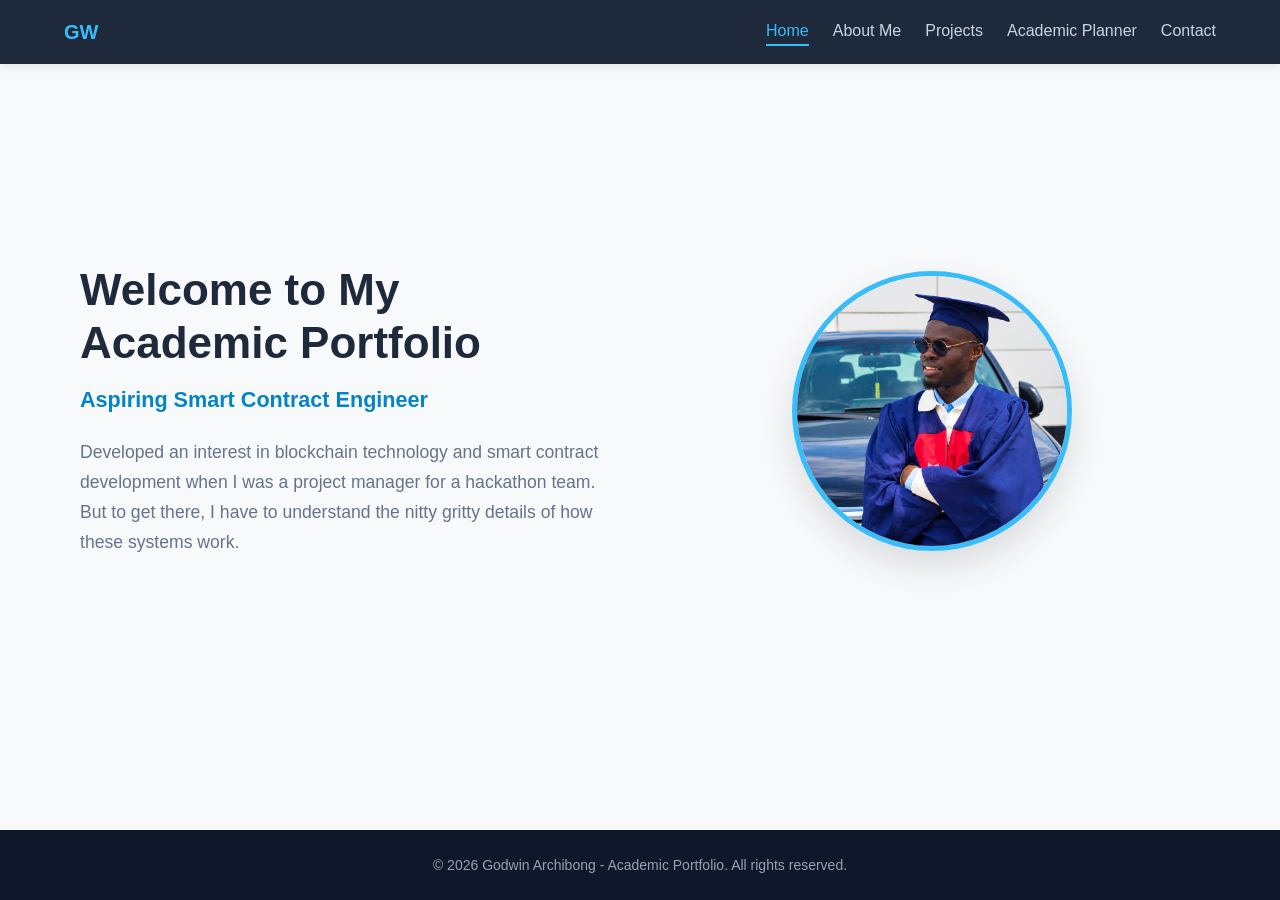
==== index.html @ b68135e0 "feat: complete academic planner logic, form validation, and mobile menu fixes" ====
<!DOCTYPE html>
<html lang="en">
<head>
    <meta charset="UTF-8">
    <meta name="viewport" content="width=device-width, initial-scale=1.0">
    <title>Student Academic Portfolio & Planner</title>
    <link rel="stylesheet" href="css/styles.css">
    <link rel="stylesheet" href="css/components.css">
    <script src="js/app.js" defer></script>
    <script src="js/planner.js" defer></script>
    <script src="js/validation.js" defer></script>
</head>
<body>

    <!-- 1. NAVIGATION HEADER -->
    <header class="main-header">
        <div class="nav-container">
            <a href="#" class="brand-logo" data-page="home">GW</a>
            
            <!-- Mobile Menu Toggle Button -->
            <button class="mobile-nav-toggle" id="menu-toggle" aria-label="Toggle navigation">
                <span class="bar"></span>
                <span class="bar"></span>
                <span class="bar"></span>
            </button>

            <!-- Navigation Links -->
            <nav class="nav-menu" id="nav-menu">
                <a href="#home" class="nav-link active" data-page="home">Home</a>
                <a href="#about" class="nav-link" data-page="about">About Me</a>
                <a href="#projects" class="nav-link" data-page="projects">Projects</a>
                <a href="#planner" class="nav-link" data-page="planner">Academic Planner</a>
                <a href="#contact" class="nav-link" data-page="contact">Contact</a>
            </nav>
        </div>
    </header>

    <!-- 2. DYNAMIC MAIN CONTENT AREA -->
    <main class="main-content">
        
        <!-- SECTION 1: HOME -->
        <section id="home" class="page-section">
            <div class="hero-container">
                <div class="hero-text">
                    <h1>Welcome to My Academic Portfolio</h1>
                    <p class="subtitle">Aspiring Smart Contract Engineer</p>
                    <p>Developed an interest in blockchain technology and smart contract development when I was a project manager for a hackathon team. But to get there, I have to understand the nitty gritty details of how these systems work.</p>
                </div>
                <div class="hero-image">
                    <img src="assets/images/profile_photo.jpeg" alt="Student Profile Photo" class="profile-img">
                </div>
            </div>
        </section>

        <!-- SECTION 2: ABOUT ME -->
        <section id="about" class="page-section hidden">
            <h2>About Me</h2>
            <div class="about-grid">
                <div class="about-card">
                    <h3>Education</h3>
                    <p>B.Sc. Computer Science — Miva Open University</p>
                </div>
                <div class="about-card">
                    <h3>Technical Skills</h3>
                    <p>HTML5, CSS3, JavaScript (ES6+), Git & GitHub</p>
                </div>
                <div class="about-card">
                    <h3>Aspirations</h3>
                    <p>To design scalable software applications and build intuitive web experiences.</p>
                </div>
            </div>
        </section>

        <!-- SECTION 3: PROJECTS SHOWCASE -->
        <section id="projects" class="page-section hidden">
            <h2>Projects Showcase</h2>
            <div id="projects-container" class="projects-grid">
                <!-- Projects will be dynamically populated or static cards -->
            </div>
        </section>

        <!-- SECTION 4: ACADEMIC PLANNER -->
        <section id="planner" class="page-section hidden">
            <h2>Academic Planner</h2>
            <div class="planner-wrapper">
                <div class="task-form">
                    <input type="text" id="task-input" placeholder="Enter new academic task..." aria-label="New Task Input">
                    <button id="add-task-btn" type="button">Add Task</button>
                </div>
                <ul id="task-list" class="task-list-container">
                    <!-- Dynamic task items render here -->
                </ul>
            </div>
        </section>

        <!-- SECTION 5: CONTACT FORM -->
        <section id="contact" class="page-section hidden">
            <h2>Contact Me</h2>
            <form id="contact-form" class="contact-form-wrapper" novalidate>
                <div class="form-group">
                    <label for="fullname">Full Name</label>
                    <input type="text" id="fullname" name="fullname" placeholder="Enter your full name">
                    <span class="error-message" id="fullname-error"></span>
                </div>
                <div class="form-group">
                    <label for="email">Email Address</label>
                    <input type="email" id="email" name="email" placeholder="example@domain.com">
                    <span class="error-message" id="email-error"></span>
                </div>
                <div class="form-group">
                    <label for="phone">Phone Number</label>
                    <input type="tel" id="phone" name="phone" placeholder="Digits only">
                    <span class="error-message" id="phone-error"></span>
                </div>
                <div class="form-group">
                    <label for="message">Message</label>
                    <textarea id="message" name="message" rows="4" placeholder="Your message..."></textarea>
                    <span class="error-message" id="message-error"></span>
                </div>
                <button type="submit" class="submit-btn">Send Message</button>
            </form>
        </section>

    </main>

    <!-- 3. FOOTER -->
    <footer class="main-footer">
        <p>&copy; 2026 Godwin Archibong - Academic Portfolio. All rights reserved.</p>
    </footer>

</body>
</html>
---- css/styles.css ----
/* RESET & GLOBAL BASE STYLES */
* {
    margin: 0;
    padding: 0;
    box-sizing: border-box;
}

body {
    font-family: 'Segoe UI', Tahoma, Geneva, Verdana, sans-serif;
    line-height: 1.6;
    color: #333;
    display: flex;
    flex-direction: column;
    min-height: 100vh;
    background-color: #f8f9fa;
}

/* HEADER & STICKY NAVIGATION */
.main-header {
    position: sticky;
    top: 0;
    z-index: 1000;
    background-color: #1e293b;
    color: #ffffff;
    box-shadow: 0 2px 10px rgba(0,0,0,0.1);
}

.nav-container {
    max-width: 1200px;
    margin: 0 auto;
    padding: 1rem 1.5rem;
    display: flex;
    justify-content: space-between;
    align-items: center;
    position: relative;
}

.brand-logo {
    font-size: 1.25rem;
    font-weight: bold;
    color: #38bdf8;
    text-decoration: none;
}

.nav-menu {
    display: flex;
    gap: 1.5rem;
}

.nav-link {
    color: #cbd5e1;
    text-decoration: none;
    font-weight: 500;
    transition: color 0.3s ease;
}

.nav-link:hover,
.nav-link.active {
    color: #38bdf8;
    border-bottom: 2px solid #38bdf8;
}

/* MOBILE TOGGLE BUTTON */
.mobile-nav-toggle {
    display: none;
    flex-direction: column;
    justify-content: space-between;
    width: 28px;
    height: 20px;
    background: transparent;
    border: none;
    cursor: pointer;
}

.mobile-nav-toggle .bar {
    height: 3px;
    width: 100%;
    background-color: #ffffff;
    border-radius: 2px;
    pointer-events: none;
}

/* MAIN CONTENT & SECTION VISIBILITY */
.main-content {
    flex: 1;
    max-width: 1200px;
    width: 100%;
    margin: 2rem auto;
    padding: 0 1.5rem;
}

.page-section {
    display: block;
    animation: fadeIn 0.3s ease-in-out;
}

.page-section.hidden {
    display: none;
}

@keyframes fadeIn {
    from { opacity: 0; transform: translateY(5px); }
    to { opacity: 1; transform: translateY(0); }
}

/* FOOTER */
.main-footer {
    background-color: #0f172a;
    color: #94a3b8;
    text-align: center;
    padding: 1.5rem;
    margin-top: auto;
    font-size: 0.875rem;
}

/* RESPONSIVE MEDIA QUERIES */
@media (max-width: 768px) {
    .mobile-nav-toggle {
        display: flex;
    }

    .nav-menu {
        display: none;
        flex-direction: column;
        position: absolute;
        top: 100%;
        left: 0;
        width: 100%;
        background-color: #1e293b;
        padding: 1.25rem 1.25rem;
        gap: 1rem;
        box-shadow: 0 10px 15px rgba(0,0,0,0.2);
        z-index: 1001;
    }

    .nav-menu.active {
        display: flex !important;
    }
}
---- css/components.css ----
/* ==========================================
   HOMEPAGE HERO SECTION STYLING
   ========================================== */

.hero-container {
    display: flex;
    align-items: center;
    justify-content: space-between;
    gap: 3rem;
    padding: 4rem 1rem;
    min-height: 70vh;
}

.hero-text {
    flex: 1;
}

.hero-text h1 {
    font-size: 2.75rem;
    font-weight: 700;
    color: #1e293b;
    margin-bottom: 0.75rem;
    line-height: 1.2;
}

.hero-text .subtitle {
    font-size: 1.35rem;
    font-weight: 600;
    color: #0284c7;
    margin-bottom: 1.25rem;
}

.hero-text p {
    font-size: 1.1rem;
    color: #64748b;
    line-height: 1.7;
}

.hero-image {
    flex: 1;
    display: flex;
    justify-content: center;
    align-items: center;
}

.profile-img {
    width: 280px;
    height: 280px;
    object-fit: cover;
    border-radius: 50%;
    border: 5px solid #38bdf8;
    box-shadow: 0 15px 35px rgba(0, 0, 0, 0.12);
    transition: transform 0.3s ease;
}

.profile-img:hover {
    transform: scale(1.02);
}

/* Responsive Styles for Mobile Viewports */
@media (max-width: 768px) {
    .hero-container {
        flex-direction: column-reverse;
        text-align: center;
        padding: 2rem 0;
        gap: 2rem;
    }

    .hero-text h1 {
        font-size: 2.1rem;
    }

    .hero-text .subtitle {
        font-size: 1.15rem;
    }

    .profile-img {
        width: 200px;
        height: 200px;
        border-width: 4px;
    }
}


/* ==========================================
   ACADEMIC PLANNER STYLING
   ========================================== */

.planner-wrapper {
    max-width: 700px;
    margin: 0 auto;
    background: #ffffff;
    padding: 2rem;
    border-radius: 8px;
    box-shadow: 0 4px 12px rgba(0, 0, 0, 0.05);
}

.task-form {
    display: flex;
    gap: 0.75rem;
    margin-bottom: 1.5rem;
}

.task-form input {
    flex: 1;
    padding: 0.75rem 1rem;
    border: 1px solid #cbd5e1;
    border-radius: 6px;
    font-size: 1rem;
    outline: none;
    transition: border-color 0.2s;
}

.task-form input:focus {
    border-color: #38bdf8;
}

.task-form button {
    padding: 0.75rem 1.25rem;
    background-color: #0284c7;
    color: white;
    border: none;
    border-radius: 6px;
    font-weight: 600;
    cursor: pointer;
    transition: background-color 0.2s;
}

.task-form button:hover {
    background-color: #0369a1;
}

.task-list-container {
    list-style: none;
    display: flex;
    flex-direction: column;
    gap: 0.75rem;
}

.task-item {
    display: flex;
    justify-content: space-between;
    align-items: center;
    padding: 0.85rem 1rem;
    background-color: #f8f9fa;
    border: 1px solid #e2e8f0;
    border-radius: 6px;
    transition: all 0.2s ease;
}

.task-item.completed .task-text {
    text-decoration: line-through;
    color: #94a3b8;
}

.task-actions {
    display: flex;
    gap: 0.5rem;
}

.toggle-btn {
    background-color: #e2e8f0;
    color: #1e293b;
    border: none;
    padding: 0.4rem 0.75rem;
    border-radius: 4px;
    cursor: pointer;
    font-size: 0.875rem;
    font-weight: 500;
}

.toggle-btn:hover {
    background-color: #cbd5e1;
}

.delete-btn {
    background-color: #fee2e2;
    color: #ef4444;
    border: none;
    padding: 0.4rem 0.75rem;
    border-radius: 4px;
    cursor: pointer;
    font-size: 0.875rem;
    font-weight: 500;
}

.delete-btn:hover {
    background-color: #fecaca;
}

.empty-task {
    text-align: center;
    color: #64748b;
    padding: 1.5rem;
    font-style: italic;
}


/* ==========================================
   CONTACT FORM STYLING
   ========================================== */

.contact-form-wrapper {
    max-width: 650px;
    margin: 0 auto;
    background: #ffffff;
    padding: 2.5rem;
    border-radius: 8px;
    box-shadow: 0 4px 12px rgba(0, 0, 0, 0.05);
}

.form-group {
    margin-bottom: 1.25rem;
    display: flex;
    flex-direction: column;
    gap: 0.35rem;
}

.form-group label {
    font-weight: 600;
    color: #1e293b;
    font-size: 0.95rem;
}

.form-group input,
.form-group textarea {
    padding: 0.75rem 1rem;
    border: 1px solid #cbd5e1;
    border-radius: 6px;
    font-size: 1rem;
    outline: none;
    transition: border-color 0.2s;
    width: 100%;
}

.form-group input:focus,
.form-group textarea:focus {
    border-color: #38bdf8;
}

/* Error State Styles */
.form-group input.input-error,
.form-group textarea.input-error {
    border-color: #ef4444;
}

.error-message {
    color: #ef4444;
    font-size: 0.85rem;
    min-height: 1.2rem;
}

.submit-btn {
    background-color: #0284c7;
    color: white;
    border: none;
    padding: 0.75rem 1.5rem;
    border-radius: 6px;
    font-weight: 600;
    cursor: pointer;
    transition: background-color 0.2s;
    width: 100%;
    margin-top: 0.5rem;
}

.submit-btn:hover {
    background-color: #0369a1;
}
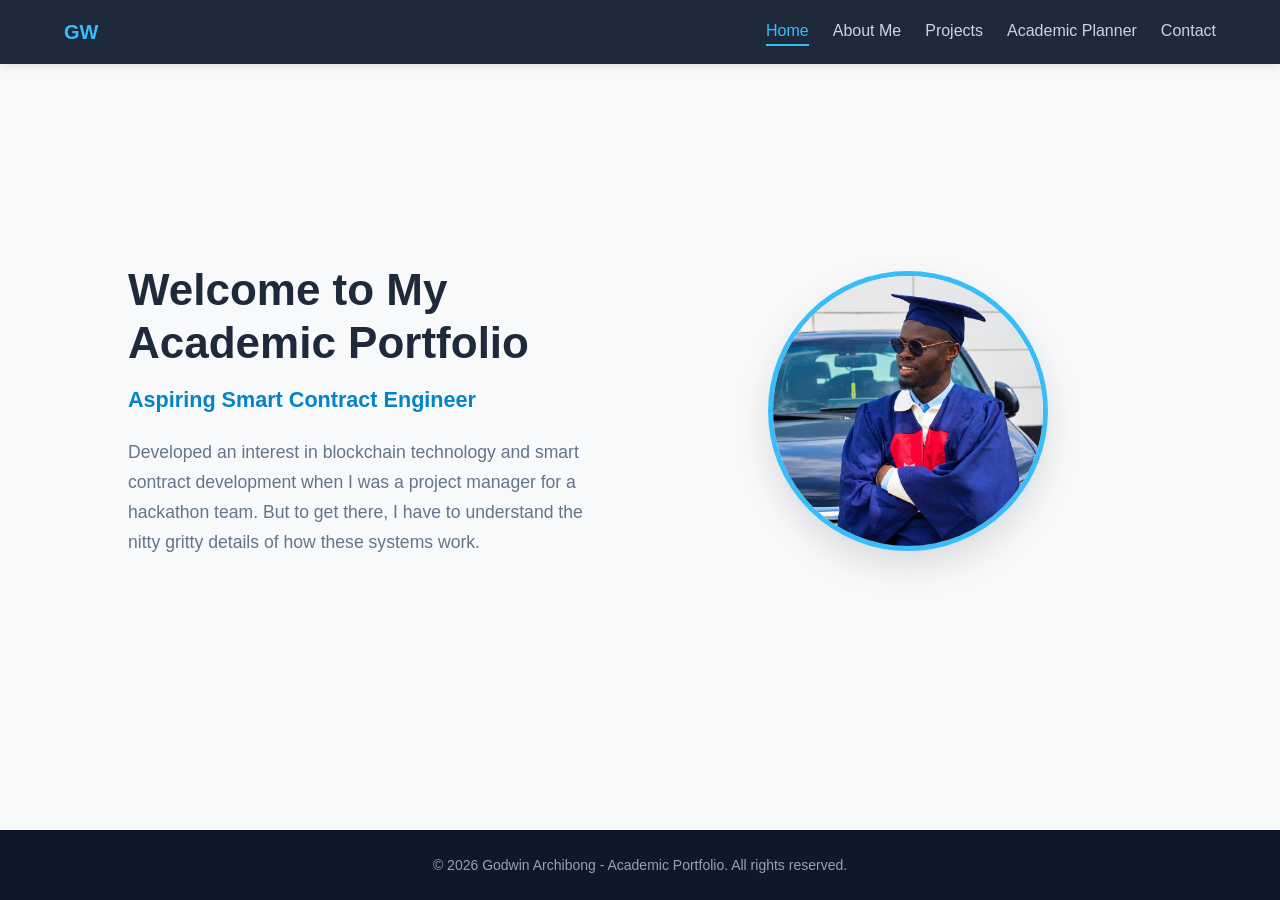
==== commit 98149fd8: "Fix academic planner functionality, modals, and task rendering" ====
--- a/index.html
+++ b/index.html
@@ -4,11 +4,13 @@
     <meta charset="UTF-8">
     <meta name="viewport" content="width=device-width, initial-scale=1.0">
     <title>Student Academic Portfolio & Planner</title>
+    <link rel="stylesheet" href="https://fonts.googleapis.com/css2?family=Material+Symbols+Outlined:opsz,wght,FILL,GRAD@24,400,0,0" />
     <link rel="stylesheet" href="css/styles.css">
     <link rel="stylesheet" href="css/components.css">
-    <script src="js/app.js" defer></script>
-    <script src="js/planner.js" defer></script>
-    <script src="js/validation.js" defer></script>
+    <script src="js/app.js?v=2" defer></script>
+    <script src="js/planner.js?v=2" defer></script>
+    <script src="js/validation.js?v=2" defer></script>
+    <script src="js/projects.js?v=2" defer></script>
 </head>
 <body>
 
@@ -35,7 +37,7 @@
         </div>
     </header>
 
-    <!-- 2. DYNAMIC MAIN CONTENT AREA -->
+    <!-- 2. MAIN CONTENT -->
     <main class="main-content">
         
         <!-- SECTION 1: HOME -->
@@ -53,20 +55,58 @@
         </section>
 
         <!-- SECTION 2: ABOUT ME -->
-        <section id="about" class="page-section hidden">
-            <h2>About Me</h2>
-            <div class="about-grid">
-                <div class="about-card">
-                    <h3>Education</h3>
-                    <p>B.Sc. Computer Science — Miva Open University</p>
-                </div>
-                <div class="about-card">
-                    <h3>Technical Skills</h3>
-                    <p>HTML5, CSS3, JavaScript (ES6+), Git & GitHub</p>
-                </div>
-                <div class="about-card">
-                    <h3>Aspirations</h3>
-                    <p>To design scalable software applications and build intuitive web experiences.</p>
+        <section id="about" class="page-section">
+            <div class="about-container">
+                <h2>About Me</h2>
+                <p class="about-subtitle">Click any card to explore more details about my journey, stack, and goals.</p>
+                
+                <div class="about-grid">
+                    <!-- Education Card -->
+                    <div class="about-card" onclick="toggleCard(this)">
+                        <div class="about-icon"><span class="material-symbols-outlined">school</span></div>
+                        <h3>Education</h3>
+                        <p><strong>B.Sc. Computer Science</strong></p>
+                        <p class="about-institution">Miva Open University</p>
+                        <div class="card-details">
+                            <p class="details-text">Focusing on core software engineering principles, data structures, algorithms, and modern web architectures.</p>
+                        </div>
+                        <span class="click-hint">Click to expand <span class="material-symbols-outlined hint-arrow">expand_more</span></span>
+                    </div>
+
+                    <!-- Technical Skills Card -->
+                    <div class="about-card" onclick="toggleCard(this)">
+                        <div class="about-icon"><span class="material-symbols-outlined">code</span></div>
+                        <h3>Technical Skills</h3>
+                        <div class="skills-badge-container">
+                            <span class="skill-badge">
+                                <img src="https://img.icons8.com/color/48/html-5--v1.png" alt="HTML5" class="skill-icon"> HTML5
+                            </span>
+                            <span class="skill-badge">
+                                <img src="https://img.icons8.com/color/48/css3.png" alt="CSS3" class="skill-icon"> CSS3
+                            </span>
+                            <span class="skill-badge">
+                                <img src="https://img.icons8.com/color/48/javascript--v1.png" alt="JavaScript" class="skill-icon"> JavaScript
+                            </span>
+                            <span class="skill-badge">
+                                <img src="https://img.icons8.com/color/48/github.png" alt="GitHub" class="skill-icon"> Git & GitHub
+                            </span>
+                        </div>
+                        <div class="card-details">
+                            <p class="details-text">Experienced in building responsive layouts, DOM manipulation, modular code structuring, and version control workflows.</p>
+                        </div>
+                        <span class="click-hint">Click to expand <span class="material-symbols-outlined hint-arrow">expand_more</span></span>
+                    </div>
+
+                    <!-- Goals Card -->
+                    <div class="about-card" onclick="toggleCard(this)">
+                        <div class="about-icon"><span class="material-symbols-outlined">rocket_launch</span></div>
+                        <h3>Goals</h3>
+                        <p>To design scalable software applications and build intuitive web experiences.</p>
+                        <div class="card-details">
+                            <p class="details-text">Passionate about clean code, high-performance interfaces, and solving real-world challenges through technology.</p>
+                        </div>
+                        <span class="click-hint">Click to expand <span class="material-symbols-outlined hint-arrow">expand_more</span></span>
+                    </div>
                 </div>
             </div>
         </section>
@@ -75,7 +115,7 @@
         <section id="projects" class="page-section hidden">
             <h2>Projects Showcase</h2>
             <div id="projects-container" class="projects-grid">
-                <!-- Projects will be dynamically populated or static cards -->
+                <!-- Projects will be dynamically populated -->
             </div>
         </section>
 
@@ -125,7 +165,10 @@
 
     <!-- 3. FOOTER -->
     <footer class="main-footer">
-        <p>&copy; 2026 Godwin Archibong - Academic Portfolio. All rights reserved.</p>
+        <p>&copy; <span id="current-year"></span> Godwin Archibong - Academic Portfolio. All rights reserved.</p>
+        <script>
+            document.getElementById('current-year').textContent = new Date().getFullYear();
+        </script>
     </footer>
 
 </body>
--- a/css/styles.css
+++ b/css/styles.css
@@ -109,7 +109,6 @@
     color: #94a3b8;
     text-align: center;
     padding: 1.5rem;
-    margin-top: auto;
     font-size: 0.875rem;
 }
 
@@ -130,7 +129,6 @@
         padding: 1.25rem 1.25rem;
         gap: 1rem;
         box-shadow: 0 10px 15px rgba(0,0,0,0.2);
-        z-index: 1001;
     }
 
     .nav-menu.active {
--- a/css/components.css
+++ b/css/components.css
@@ -7,7 +7,7 @@
     align-items: center;
     justify-content: space-between;
     gap: 3rem;
-    padding: 4rem 1rem;
+    padding: 4rem;
     min-height: 70vh;
 }
 
@@ -80,6 +80,165 @@
         border-width: 4px;
     }
 }
+
+
+/* ==========================================
+   ABOUT ME STYLING & SKILL BADGES
+   ========================================== */
+
+#about {
+    padding: 40px 20px;
+    max-width: 1200px;
+    margin: 0 auto;
+}
+
+.about-container h2 {
+    font-size: 2rem;
+    color: #0f172a;
+    margin-bottom: 8px;
+}
+
+.about-subtitle {
+    color: #64748b;
+    margin-bottom: 30px;
+    font-size: 1rem;
+}
+
+.about-grid {
+    display: grid;
+    grid-template-columns: repeat(auto-fit, minmax(280px, 1fr));
+    gap: 24px;
+}
+
+.about-card {
+    background: #ffffff;
+    padding: 30px;
+    border-radius: 12px;
+    box-shadow: 0 4px 6px -1px rgba(0, 0, 0, 0.05), 0 2px 4px -1px rgba(0, 0, 0, 0.03);
+    border: 1px solid #e2e8f0;
+    cursor: pointer;
+    position: relative;
+    transition: transform 0.2s ease, box-shadow 0.2s ease, border-color 0.2s ease;
+}
+
+.about-card:hover {
+    transform: translateY(-4px);
+    box-shadow: 0 10px 15px -3px rgba(0, 0, 0, 0.08);
+    border-color: #cbd5e1;
+}
+
+.about-icon {
+    font-size: 2rem;
+    color: #2563eb;
+    margin-bottom: 15px;
+}
+
+.about-card h3 {
+    font-size: 1.25rem;
+    color: #1e293b;
+    margin-bottom: 12px;
+}
+
+.about-card p {
+    color: #475569;
+    font-size: 0.95rem;
+    line-height: 1.5;
+}
+
+.about-institution {
+    color: #2563eb;
+    font-weight: 500;
+    margin-top: 4px;
+}
+
+/* Skills Badges with Icons */
+.skills-badge-container {
+    display: flex;
+    flex-wrap: wrap;
+    gap: 8px;
+    margin-top: 10px;
+}
+
+.skill-badge {
+    background-color: #eff6ff;
+    color: #1d4ed8;
+    padding: 6px 14px;
+    border-radius: 20px;
+    font-size: 0.85rem;
+    font-weight: 600;
+    border: 1px solid #dbeafe;
+    display: inline-flex;
+    align-items: center;
+    gap: 8px; /* Space between icon and text */
+}
+
+.skill-badge .material-symbols-outlined {
+    font-size: 1.25rem;
+}
+
+.skill-badge .skill-icon {
+    width: 18px;
+    height: 18px;
+    object-fit: contain;
+    vertical-align: middle;
+}
+
+/* Expandable Details Animation */
+.card-details {
+    max-height: 0;
+    overflow: hidden;
+    opacity: 0;
+    transition: max-height 0.3s ease-out, opacity 0.3s ease-out, margin-top 0.3s ease;
+}
+
+.about-card.expanded .card-details {
+    max-height: 150px;
+    opacity: 1;
+    margin-top: 15px;
+    border-top: 1px dashed #e2e8f0;
+    padding-top: 12px;
+}
+
+.details-text {
+    font-size: 0.9rem;
+    color: #334155;
+}
+
+.click-hint {
+    display: block;
+    font-size: 0.75rem;
+    color: #94a3b8;
+    margin-top: 20px;
+    text-align: right;
+    transition: color 0.2s;
+}
+
+.about-card:hover .click-hint {
+    color: #2563eb;
+}
+
+/* Align Material Symbols cleanly with text */
+.material-symbols-outlined {
+    font-variation-settings:
+        'FILL' 0,
+        'wght' 400,
+        'GRAD' 0,
+        'opsz' 24;
+    vertical-align: middle;
+    font-size: 1.2rem;
+}
+
+/* Specific styling for card icons */
+.about-card .about-icon .material-symbols-outlined {
+    font-size: 2.2rem;
+}
+
+/* Alignment for skill badge icons */
+.skill-badge .material-symbols-outlined {
+    font-size: 1.25rem;
+}
+
+
 
 
 /* ==========================================
@@ -193,6 +352,178 @@
     color: #64748b;
     padding: 1.5rem;
     font-style: italic;
+}
+
+.modal {
+    position: fixed;
+    top: 0;
+    left: 0;
+    width: 100%;
+    height: 100%;
+    background: rgba(15, 23, 42, 0.6);
+    backdrop-filter: blur(4px);
+    display: flex;
+    justify-content: center;
+    align-items: center;
+    z-index: 1000;
+}
+
+.modal-content {
+    background: #ffffff;
+    padding: 30px;
+    border-radius: 12px;
+    width: 100%;
+    max-width: 450px;
+    box-shadow: 0 20px 25px -5px rgba(0, 0, 0, 0.1);
+}
+
+.modal-content h3 {
+    margin-bottom: 20px;
+    color: #0f172a;
+}
+
+.form-group {
+    margin-bottom: 16px;
+}
+
+.form-group label {
+    display: block;
+    font-size: 0.85rem;
+    font-weight: 600;
+    color: #475569;
+    margin-bottom: 6px;
+}
+
+.form-group input,
+.form-group textarea {
+    width: 100%;
+    padding: 10px 12px;
+    border: 1px solid #cbd5e1;
+    border-radius: 8px;
+    font-size: 0.95rem;
+}
+
+.modal-actions {
+    display: flex;
+    justify-content: flex-end;
+    gap: 12px;
+    margin-top: 24px;
+}
+
+/* Task Card Styling */
+.task-card {
+    background: #ffffff;
+    border: 1px solid #e2e8f0;
+    border-radius: 10px;
+    padding: 16px 20px;
+    margin-bottom: 12px;
+    display: flex;
+    justify-content: space-between;
+    align-items: center;
+    box-shadow: 0 2px 4px rgba(0, 0, 0, 0.02);
+    transition: all 0.2s ease-in-out;
+}
+
+.task-card:hover {
+    box-shadow: 0 4px 12px rgba(0, 0, 0, 0.05);
+    border-color: #cbd5e1;
+}
+
+.task-info {
+    display: flex;
+    flex-direction: column;
+    gap: 4px;
+}
+
+.task-info h4 {
+    margin: 0;
+    font-size: 1rem;
+    font-weight: 600;
+    color: #0f172a;
+}
+
+.task-info p {
+    margin: 0;
+    font-size: 0.9rem;
+    color: #64748b;
+}
+
+.task-date {
+    font-size: 0.75rem;
+    font-weight: 500;
+    color: #94a3b8;
+    margin-top: 4px;
+}
+
+/* Task Action Buttons */
+.task-actions {
+    display: flex;
+    gap: 8px;
+    align-items: center;
+}
+
+.task-actions button {
+    display: inline-flex;
+    align-items: center;
+    gap: 4px;
+    padding: 6px 12px;
+    font-size: 0.85rem;
+    font-weight: 500;
+    border-radius: 6px;
+    border: 1px solid transparent;
+    cursor: pointer;
+    transition: background 0.15s ease;
+}
+
+.btn-edit {
+    background: #f1f5f9;
+    color: #334155;
+    border-color: #cbd5e1 !important;
+}
+
+.btn-edit:hover {
+    background: #e2e8f0;
+}
+
+.btn-delete {
+    background: #fef2f2;
+    color: #dc2626;
+    border-color: #fecaca !important;
+}
+
+.btn-delete:hover {
+    background: #fee2e2;
+}
+
+/* Empty State Styling */
+.empty-tasks {
+    text-align: center;
+    color: #94a3b8;
+    font-style: italic;
+    padding: 24px;
+}
+
+.task-title-row {
+    display: flex;
+    align-items: center;
+    gap: 10px;
+}
+
+.task-checkbox {
+    width: 18px;
+    height: 18px;
+    cursor: pointer;
+}
+
+.strike-through {
+    text-decoration: line-through;
+    color: #94a3b8 !important;
+}
+
+.task-card.completed {
+    background: #f8fafc;
+    border-color: #e2e8f0;
+    opacity: 0.8;
 }
 
 
@@ -265,4 +596,91 @@
 
 .submit-btn:hover {
     background-color: #0369a1;
+}
+
+
+/* ==========================================
+   PROJECTS SHOWCASE STYLING
+   ========================================== */
+
+.projects-grid {
+    display: grid;
+    grid-template-columns: repeat(auto-fit, minmax(300px, 1fr));
+    gap: 2rem;
+    margin-top: 1.5rem;
+}
+
+.project-card {
+    background: #ffffff;
+    border: 1px solid #e2e8f0;
+    border-radius: 8px;
+    overflow: hidden;
+    box-shadow: 0 4px 6px rgba(0, 0, 0, 0.04);
+    transition: transform 0.3s ease, box-shadow 0.3s ease;
+    display: flex;
+    flex-direction: column;
+}
+
+.project-card:hover {
+    transform: translateY(-4px);
+    box-shadow: 0 10px 15px rgba(0, 0, 0, 0.08);
+}
+
+.project-image-wrapper {
+    width: 100%;
+    height: 180px;
+    background-color: #f1f5f9;
+    overflow: hidden;
+}
+
+.project-img {
+    width: 100%;
+    height: 100%;
+    object-fit: cover;
+}
+
+.project-info {
+    padding: 1.5rem;
+    display: flex;
+    flex-direction: column;
+    flex: 1;
+}
+
+.project-info h3 {
+    font-size: 1.25rem;
+    color: #1e293b;
+    margin-bottom: 0.75rem;
+}
+
+.project-info p {
+    color: #64748b;
+    font-size: 0.95rem;
+    line-height: 1.5;
+    margin-bottom: 1.5rem;
+    flex: 1;
+}
+
+.project-link {
+    align-self: flex-start;
+    display: inline-block;
+    background-color: #0284c7;
+    color: #ffffff;
+    padding: 0.5rem 1rem;
+    border-radius: 4px;
+    text-decoration: none;
+    font-weight: 500;
+    font-size: 0.875rem;
+    transition: background-color 0.2s;
+}
+
+.project-link:hover {
+    background-color: #0369a1;
+}
+
+.empty-projects {
+    text-align: center;
+    color: #64748b;
+    grid-column: 1 / -1;
+    font-style: italic;
+    padding: 2rem;
 }
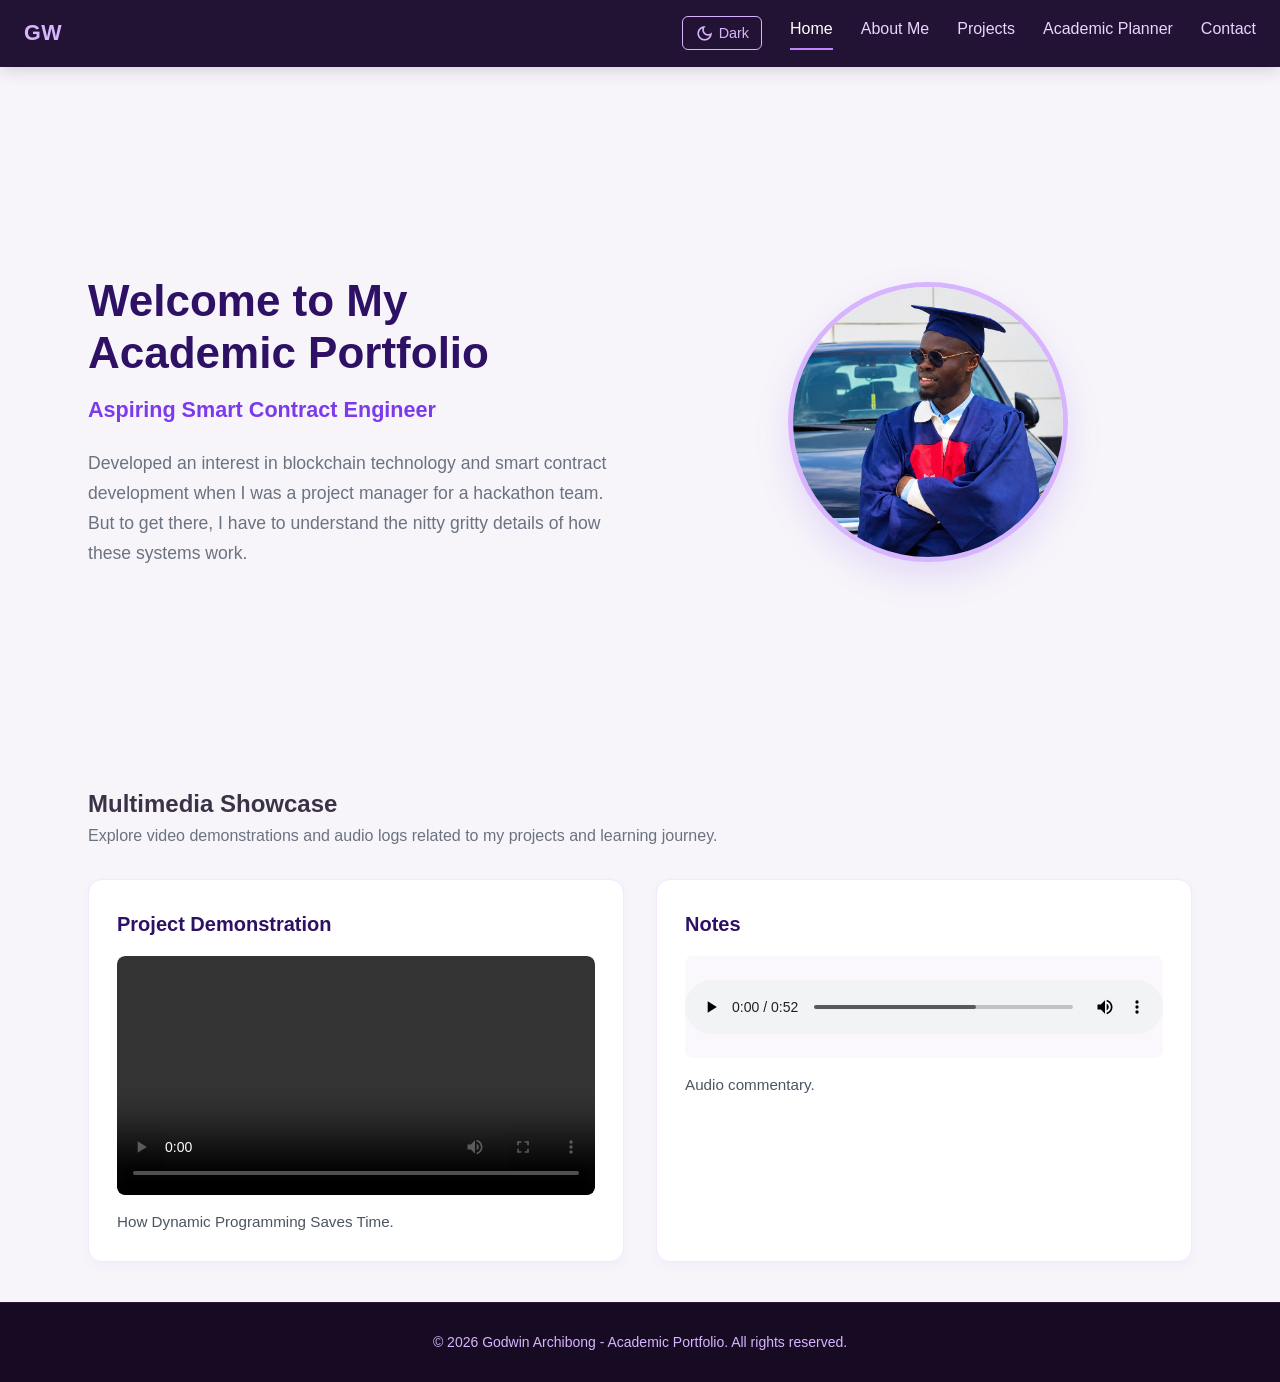
==== commit c7e77e65: "Refactor purple aesthetic, add dark mode toggle, task notifications, and embedded multimedia section" ====
--- a/index.html
+++ b/index.html
@@ -7,10 +7,6 @@
     <link rel="stylesheet" href="https://fonts.googleapis.com/css2?family=Material+Symbols+Outlined:opsz,wght,FILL,GRAD@24,400,0,0" />
     <link rel="stylesheet" href="css/styles.css">
     <link rel="stylesheet" href="css/components.css">
-    <script src="js/app.js?v=2" defer></script>
-    <script src="js/planner.js?v=2" defer></script>
-    <script src="js/validation.js?v=2" defer></script>
-    <script src="js/projects.js?v=2" defer></script>
 </head>
 <body>
 
@@ -28,18 +24,23 @@
 
             <!-- Navigation Links -->
             <nav class="nav-menu" id="nav-menu">
+                <button type="button" id="theme-toggle" class="theme-toggle-btn" aria-label="Toggle dark/light mode">
+                    <span class="material-symbols-outlined" id="theme-icon">dark_mode</span>
+                    <span id="theme-text">Theme</span>
+                </button>
                 <a href="#home" class="nav-link active" data-page="home">Home</a>
                 <a href="#about" class="nav-link" data-page="about">About Me</a>
                 <a href="#projects" class="nav-link" data-page="projects">Projects</a>
-                <a href="#planner" class="nav-link" data-page="planner">Academic Planner</a>
+                <a href="planner.html" class="nav-link" data-page="planner">Academic Planner</a>
                 <a href="#contact" class="nav-link" data-page="contact">Contact</a>
             </nav>
         </div>
     </header>
-
+    
     <!-- 2. MAIN CONTENT -->
     <main class="main-content">
         
+        <!-- SECTION 1: HOME -->
         <!-- SECTION 1: HOME -->
         <section id="home" class="page-section">
             <div class="hero-container">
@@ -52,8 +53,40 @@
                     <img src="assets/images/profile_photo.jpeg" alt="Student Profile Photo" class="profile-img">
                 </div>
             </div>
-        </section>
-
+
+            <!-- Embedded Multimedia Showcase -->
+            <div class="home-multimedia-wrapper" style="margin-top: 3rem; padding: 0 1.5rem;">
+                <h2>Multimedia Showcase</h2>
+                <p class="about-subtitle">Explore video demonstrations and audio logs related to my projects and learning journey.</p>
+                
+                <div class="multimedia-grid">
+                    <!-- Video Card -->
+                    <div class="media-card">
+                        <h3>Project Demonstration</h3>
+                        <div class="media-container">
+                            <video controls preload="metadata">
+                                <source src="assets/media/test-video.mp4" type="video/mp4">
+                                Your browser does not support the video tag.
+                            </video>
+                        </div>
+                        <p class="media-desc">How Dynamic Programming Saves Time.</p>
+                    </div>
+
+                    <!-- Audio Card -->
+                    <div class="media-card">
+                        <h3>Notes</h3>
+                        <div class="media-container audio-wrapper">
+                            <audio controls>
+                                <source src="assets/media/hello-world.mp3" type="audio/mpeg">
+                                Your browser does not support the audio element.
+                            </audio>
+                        </div>
+                        <p class="media-desc">Audio commentary.</p>
+                    </div>
+                </div>
+            </div>
+        </section>
+        
         <!-- SECTION 2: ABOUT ME -->
         <section id="about" class="page-section">
             <div class="about-container">
@@ -110,7 +143,7 @@
                 </div>
             </div>
         </section>
-
+        
         <!-- SECTION 3: PROJECTS SHOWCASE -->
         <section id="projects" class="page-section hidden">
             <h2>Projects Showcase</h2>
@@ -171,5 +204,12 @@
         </script>
     </footer>
 
+    
+
+    <script src="js/app.js?v=2" defer></script>
+    <script src="js/planner.js?v=2" defer></script>
+    <script src="js/validation.js?v=2" defer></script>
+    <script src="js/projects.js?v=2" defer></script>
+
 </body>
 </html>
--- a/css/styles.css
+++ b/css/styles.css
@@ -1,5 +1,7 @@
 /* RESET & GLOBAL BASE STYLES */
-* {
+*,
+*::before,
+*::after {
     margin: 0;
     padding: 0;
     box-sizing: border-box;
@@ -8,11 +10,11 @@
 body {
     font-family: 'Segoe UI', Tahoma, Geneva, Verdana, sans-serif;
     line-height: 1.6;
-    color: #333;
+    color: #3b3247;
     display: flex;
     flex-direction: column;
     min-height: 100vh;
-    background-color: #f8f9fa;
+    background-color: #f7f5fa;
 }
 
 /* HEADER & STICKY NAVIGATION */
@@ -20,13 +22,13 @@
     position: sticky;
     top: 0;
     z-index: 1000;
-    background-color: #1e293b;
+    background-color: #221233;
     color: #ffffff;
-    box-shadow: 0 2px 10px rgba(0,0,0,0.1);
+    box-shadow: 0 4px 15px rgba(35, 18, 51, 0.15);
 }
 
 .nav-container {
-    max-width: 1200px;
+    max-width: stretch;
     margin: 0 auto;
     padding: 1rem 1.5rem;
     display: flex;
@@ -36,28 +38,35 @@
 }
 
 .brand-logo {
-    font-size: 1.25rem;
-    font-weight: bold;
-    color: #38bdf8;
+    font-size: 1.35rem;
+    font-weight: 700;
+    color: #d8b4fe;
     text-decoration: none;
+    letter-spacing: 0.5px;
+    transition: color 0.3s ease;
+}
+
+.brand-logo:hover {
+    color: #ffffff;
 }
 
 .nav-menu {
     display: flex;
-    gap: 1.5rem;
+    gap: 1.75rem;
 }
 
 .nav-link {
-    color: #cbd5e1;
+    color: #e9d5ff;
     text-decoration: none;
     font-weight: 500;
-    transition: color 0.3s ease;
+    transition: color 0.3s ease, border-color 0.3s ease;
+    padding-bottom: 2px;
 }
 
 .nav-link:hover,
 .nav-link.active {
-    color: #38bdf8;
-    border-bottom: 2px solid #38bdf8;
+    color: #ffffff;
+    border-bottom: 2px solid #c084fc;
 }
 
 /* MOBILE TOGGLE BUTTON */
@@ -75,9 +84,122 @@
 .mobile-nav-toggle .bar {
     height: 3px;
     width: 100%;
-    background-color: #ffffff;
+    background-color: #e9d5ff;
     border-radius: 2px;
     pointer-events: none;
+}
+
+/* DARK MODE THEME */
+body.dark-mode {
+    background-color: #0f0b15;
+    color: #e9d5ff;
+}
+
+body.dark-mode .main-header {
+    background-color: #170b24;
+    box-shadow: 0 4px 15px rgba(0, 0, 0, 0.4);
+}
+
+body.dark-mode .main-footer {
+    background-color: #09050e;
+    color: #c084fc;
+    border-top: 1px solid rgba(192, 132, 252, 0.1);
+}
+
+body.dark-mode .about-card,
+body.dark-mode .planner-wrapper,
+body.dark-mode .contact-form-wrapper,
+body.dark-mode .project-card,
+body.dark-mode .modal-content,
+body.dark-mode .task-card,
+body.dark-mode .task-item {
+    background: #170b24;
+    border-color: #3b1f65;
+    color: #f3e8ff;
+}
+
+body.dark-mode .about-card h3,
+body.dark-mode .project-info h3,
+body.dark-mode .task-info h4,
+body.dark-mode .modal-content h3,
+body.dark-mode .hero-text h1,
+body.dark-mode .about-container h2 {
+    color: #f3e8ff;
+}
+
+body.dark-mode .about-card p,
+body.dark-mode .project-info p,
+body.dark-mode .hero-text p,
+body.dark-mode .about-subtitle {
+    color: #d8b4fe;
+}
+
+body.dark-mode .form-group input,
+body.dark-mode .form-group textarea,
+body.dark-mode #task-input {
+    background-color: #0f0b15;
+    border-color: #4c1d95;
+    color: #f3e8ff;
+}
+
+body.dark-mode .form-group input:focus,
+body.dark-mode .form-group textarea:focus,
+body.dark-mode #task-input:focus {
+    border-color: #a855f7;
+    box-shadow: 0 0 0 3px rgba(168, 85, 247, 0.2);
+}
+
+/* Make native input controls (like calendar icons) match dark mode */
+body.dark-mode input[type="date"],
+body.dark-mode input[type="text"],
+body.dark-mode textarea {
+    color-scheme: dark;
+    background-color: #1f142e; /* Slightly lighter purple-black for better contrast */
+}
+
+/* Theme Toggle Button */
+.theme-toggle-btn {
+    background: transparent;
+    border: 1px solid #d8b4fe;
+    color: #d8b4fe;
+    padding: 0.4rem 0.75rem;
+    border-radius: 6px;
+    cursor: pointer;
+    font-size: 0.9rem;
+    transition: all 0.2s ease;
+    display: inline-flex;
+    align-items: center;
+    gap: 5px;
+}
+
+.theme-toggle-btn:hover {
+    background-color: rgba(216, 180, 254, 0.1);
+    color: #ffffff;
+    border-color: #ffffff;
+}
+
+/* Deletion Notification Toast */
+#toast-notification {
+    position: fixed;
+    bottom: 25px;
+    right: 25px;
+    background-color: #581c87;
+    color: #f3e8ff;
+    padding: 0.85rem 1.5rem;
+    border-radius: 8px;
+    box-shadow: 0 10px 25px rgba(0, 0, 0, 0.3);
+    border: 1px solid #9333ea;
+    font-weight: 500;
+    z-index: 2000;
+    opacity: 0;
+    transform: translateY(20px);
+    transition: opacity 0.3s ease, transform 0.3s ease;
+    pointer-events: none;
+}
+
+#toast-notification.show {
+    opacity: 1;
+    transform: translateY(0);
 }
 
 /* MAIN CONTENT & SECTION VISIBILITY */
@@ -85,13 +207,13 @@
     flex: 1;
     max-width: 1200px;
     width: 100%;
-    margin: 2rem auto;
+    margin: 2.5rem auto;
     padding: 0 1.5rem;
 }
 
 .page-section {
     display: block;
-    animation: fadeIn 0.3s ease-in-out;
+    animation: fadeIn 0.35s ease-in-out;
 }
 
 .page-section.hidden {
@@ -99,20 +221,105 @@
 }
 
 @keyframes fadeIn {
-    from { opacity: 0; transform: translateY(5px); }
+    from { opacity: 0; transform: translateY(6px); }
     to { opacity: 1; transform: translateY(0); }
+}
+
+/* MULTIMEDIA SECTION STYLING */
+
+.multimedia-grid {
+    display: grid;
+    grid-template-columns: repeat(auto-fit, minmax(320px, 1fr));
+    gap: 2rem;
+    margin-top: 1.5rem;
+}
+
+.media-card {
+    background: #ffffff;
+    border: 1px solid #f3e8ff;
+    border-radius: 14px;
+    padding: 1.75rem;
+    box-shadow: 0 4px 12px rgba(124, 58, 237, 0.04);
+    display: flex;
+    flex-direction: column;
+    gap: 1rem;
+    transition: transform 0.3s ease, box-shadow 0.3s ease, border-color 0.3s ease;
+}
+
+.media-card:hover {
+    transform: translateY(-4px);
+    box-shadow: 0 12px 20px -4px rgba(124, 58, 237, 0.08);
+    border-color: #d8b4fe;
+}
+
+.media-card h3 {
+    font-size: 1.25rem;
+    color: #2e1065;
+    margin: 0;
+    font-weight: 600;
+}
+
+.media-container {
+    width: 100%;
+    border-radius: 8px;
+    overflow: hidden;
+    background-color: #faf8fc;
+    display: flex;
+    justify-content: center;
+    align-items: center;
+}
+
+.media-container video {
+    width: 100%;
+    max-height: fit-content;
+    object-fit: cover;
+    display: block;
+    border-radius: 8px;
+}
+
+.media-container audio {
+    width: 100%;
+    margin: 1.5rem 0;
+}
+
+.media-desc {
+    color: #4b5563;
+    font-size: 0.95rem;
+    line-height: 1.5;
+    margin: 0;
+}
+
+/* Dark Mode Overrides for Multimedia */
+body.dark-mode .media-card {
+    background: #170b24;
+    border-color: #3b1f65;
+    color: #f3e8ff;
+}
+
+body.dark-mode .media-card h3 {
+    color: #f3e8ff;
+}
+
+body.dark-mode .media-desc {
+    color: #d8b4fe;
+}
+
+body.dark-mode .media-container {
+    background-color: #0f0b15;
 }
 
 /* FOOTER */
 .main-footer {
-    background-color: #0f172a;
-    color: #94a3b8;
+    background-color: #170b24;
+    color: #d8b4fe;
     text-align: center;
-    padding: 1.5rem;
+    padding: 1.75rem;
     font-size: 0.875rem;
+    border-top: 1px solid rgba(192, 132, 252, 0.1);
 }
 
 /* RESPONSIVE MEDIA QUERIES */
+
 @media (max-width: 768px) {
     .mobile-nav-toggle {
         display: flex;
@@ -125,10 +332,11 @@
         top: 100%;
         left: 0;
         width: 100%;
-        background-color: #1e293b;
-        padding: 1.25rem 1.25rem;
-        gap: 1rem;
-        box-shadow: 0 10px 15px rgba(0,0,0,0.2);
+        background-color: #221233;
+        padding: 1.5rem;
+        gap: 1.25rem;
+        box-shadow: 0 10px 20px rgba(15, 11, 23, 0.3);
+        border-top: 1px solid rgba(192, 132, 252, 0.15);
     }
 
     .nav-menu.active {
--- a/css/components.css
+++ b/css/components.css
@@ -1,223 +1,118 @@
-/* ==========================================
-   HOMEPAGE HERO SECTION STYLING
-   ========================================== */
-
-.hero-container {
-    display: flex;
-    align-items: center;
-    justify-content: space-between;
-    gap: 3rem;
-    padding: 4rem;
-    min-height: 70vh;
-}
-
-.hero-text {
-    flex: 1;
-}
-
-.hero-text h1 {
-    font-size: 2.75rem;
-    font-weight: 700;
-    color: #1e293b;
-    margin-bottom: 0.75rem;
-    line-height: 1.2;
-}
-
-.hero-text .subtitle {
+/* GLOBAL & SHARED STYLES */
+
+/* Form Control */
+.form-group {
+    margin-bottom: 1.25rem;
+    display: flex;
+    flex-direction: column;
+    gap: 0.35rem;
+}
+
+.form-group label {
+    display: block;
+    font-size: 0.95rem;
+    font-weight: 600;
+    color: #2e1065;
+    margin-bottom: 0.35rem;
+}
+
+.form-group input,
+.form-group textarea {
+    width: 100%;
+    padding: 0.75rem 1rem;
+    border: 1px solid #d8b4fe;
+    border-radius: 8px;
+    font-size: 1rem;
+    outline: none;
+    transition: border-color 0.2s, box-shadow 0.2s;
+    box-sizing: border-box;
+    background-color: #faf8fc;
+    color: #3b3247;
+}
+
+.form-group input:focus,
+.form-group textarea:focus {
+    border-color: #9333ea;
+    box-shadow: 0 0 0 3px rgba(147, 51, 234, 0.12);
+    background-color: #ffffff;
+}
+
+.form-group textarea {
+    resize: vertical;
+    min-height: 100px;
+}
+
+/* Modal Shared Base */
+.modal {
+    position: fixed;
+    top: 0;
+    left: 0;
+    width: 100%;
+    height: 100%;
+    background: rgba(30, 15, 45, 0.65);
+    backdrop-filter: blur(5px);
+    display: flex;
+    justify-content: center;
+    align-items: center;
+    z-index: 1000;
+}
+
+.modal-content {
+    background: #ffffff;
+    padding: 2.5rem;
+    border-radius: 14px;
+    width: 90%;
+    max-width: 480px;
+    box-shadow: 0 20px 30px -10px rgba(76, 29, 149, 0.15);
+    border: 1px solid #f3e8ff;
+}
+
+.modal-content h3 {
     font-size: 1.35rem;
-    font-weight: 600;
-    color: #0284c7;
-    margin-bottom: 1.25rem;
-}
-
-.hero-text p {
-    font-size: 1.1rem;
-    color: #64748b;
-    line-height: 1.7;
-}
-
-.hero-image {
-    flex: 1;
-    display: flex;
-    justify-content: center;
-    align-items: center;
-}
-
-.profile-img {
-    width: 280px;
-    height: 280px;
-    object-fit: cover;
-    border-radius: 50%;
-    border: 5px solid #38bdf8;
-    box-shadow: 0 15px 35px rgba(0, 0, 0, 0.12);
-    transition: transform 0.3s ease;
-}
-
-.profile-img:hover {
-    transform: scale(1.02);
-}
-
-/* Responsive Styles for Mobile Viewports */
-@media (max-width: 768px) {
-    .hero-container {
-        flex-direction: column-reverse;
-        text-align: center;
-        padding: 2rem 0;
-        gap: 2rem;
-    }
-
-    .hero-text h1 {
-        font-size: 2.1rem;
-    }
-
-    .hero-text .subtitle {
-        font-size: 1.15rem;
-    }
-
-    .profile-img {
-        width: 200px;
-        height: 200px;
-        border-width: 4px;
-    }
-}
-
-
-/* ==========================================
-   ABOUT ME STYLING & SKILL BADGES
-   ========================================== */
-
-#about {
-    padding: 40px 20px;
-    max-width: 1200px;
-    margin: 0 auto;
-}
-
-.about-container h2 {
-    font-size: 2rem;
-    color: #0f172a;
-    margin-bottom: 8px;
-}
-
-.about-subtitle {
-    color: #64748b;
-    margin-bottom: 30px;
-    font-size: 1rem;
-}
-
-.about-grid {
-    display: grid;
-    grid-template-columns: repeat(auto-fit, minmax(280px, 1fr));
-    gap: 24px;
-}
-
-.about-card {
-    background: #ffffff;
-    padding: 30px;
-    border-radius: 12px;
-    box-shadow: 0 4px 6px -1px rgba(0, 0, 0, 0.05), 0 2px 4px -1px rgba(0, 0, 0, 0.03);
-    border: 1px solid #e2e8f0;
+    color: #2e1065;
+    margin-top: 0;
+    margin-bottom: 1.5rem;
+    font-weight: 600;
+}
+
+.modal-actions {
+    display: flex;
+    justify-content: flex-end;
+    gap: 0.75rem;
+    margin-top: 1.75rem;
+}
+
+.modal-actions .btn-secondary {
+    padding: 0.65rem 1.25rem;
+    background-color: #e9d5ff;
+    color: #581c87;
+    border: none;
+    border-radius: 6px;
+    font-weight: 600;
     cursor: pointer;
-    position: relative;
-    transition: transform 0.2s ease, box-shadow 0.2s ease, border-color 0.2s ease;
-}
-
-.about-card:hover {
-    transform: translateY(-4px);
-    box-shadow: 0 10px 15px -3px rgba(0, 0, 0, 0.08);
-    border-color: #cbd5e1;
-}
-
-.about-icon {
-    font-size: 2rem;
-    color: #2563eb;
-    margin-bottom: 15px;
-}
-
-.about-card h3 {
-    font-size: 1.25rem;
-    color: #1e293b;
-    margin-bottom: 12px;
-}
-
-.about-card p {
-    color: #475569;
-    font-size: 0.95rem;
-    line-height: 1.5;
-}
-
-.about-institution {
-    color: #2563eb;
-    font-weight: 500;
-    margin-top: 4px;
-}
-
-/* Skills Badges with Icons */
-.skills-badge-container {
-    display: flex;
-    flex-wrap: wrap;
-    gap: 8px;
-    margin-top: 10px;
-}
-
-.skill-badge {
-    background-color: #eff6ff;
-    color: #1d4ed8;
-    padding: 6px 14px;
-    border-radius: 20px;
-    font-size: 0.85rem;
-    font-weight: 600;
-    border: 1px solid #dbeafe;
-    display: inline-flex;
-    align-items: center;
-    gap: 8px; /* Space between icon and text */
-}
-
-.skill-badge .material-symbols-outlined {
-    font-size: 1.25rem;
-}
-
-.skill-badge .skill-icon {
-    width: 18px;
-    height: 18px;
-    object-fit: contain;
-    vertical-align: middle;
-}
-
-/* Expandable Details Animation */
-.card-details {
-    max-height: 0;
-    overflow: hidden;
-    opacity: 0;
-    transition: max-height 0.3s ease-out, opacity 0.3s ease-out, margin-top 0.3s ease;
-}
-
-.about-card.expanded .card-details {
-    max-height: 150px;
-    opacity: 1;
-    margin-top: 15px;
-    border-top: 1px dashed #e2e8f0;
-    padding-top: 12px;
-}
-
-.details-text {
-    font-size: 0.9rem;
-    color: #334155;
-}
-
-.click-hint {
-    display: block;
-    font-size: 0.75rem;
-    color: #94a3b8;
-    margin-top: 20px;
-    text-align: right;
-    transition: color 0.2s;
-}
-
-.about-card:hover .click-hint {
-    color: #2563eb;
-}
-
-/* Align Material Symbols cleanly with text */
+    transition: background-color 0.2s;
+}
+
+.modal-actions .btn-secondary:hover {
+    background-color: #d8b4fe;
+}
+
+.modal-actions .btn-primary {
+    padding: 0.65rem 1.25rem;
+    background-color: #7c3aed;
+    color: #fff;
+    border: none;
+    border-radius: 6px;
+    font-weight: 600;
+    cursor: pointer;
+    transition: background-color 0.2s;
+}
+
+.modal-actions .btn-primary:hover {
+    background-color: #6d28d9;
+}
+
+/* Material Symbols alignment */
 .material-symbols-outlined {
     font-variation-settings:
         'FILL' 0,
@@ -228,205 +123,322 @@
     font-size: 1.2rem;
 }
 
-/* Specific styling for card icons */
+
+/* HOMEPAGE HERO SECTION STYLING */
+
+.hero-container {
+    display: flex;
+    align-items: center;
+    justify-content: space-between;
+    gap: 3rem;
+    padding: 4rem 1.5rem;
+    min-height: 70vh;
+}
+
+.hero-text {
+    flex: 1;
+}
+
+.hero-text h1 {
+    font-size: 2.75rem;
+    font-weight: 700;
+    color: #2e1065;
+    margin-bottom: 0.75rem;
+    line-height: 1.2;
+}
+
+.hero-text .subtitle {
+    font-size: 1.35rem;
+    font-weight: 600;
+    color: #7c3aed;
+    margin-bottom: 1.25rem;
+}
+
+.hero-text p {
+    font-size: 1.1rem;
+    color: #6b7280;
+    line-height: 1.7;
+}
+
+.hero-image {
+    flex: 1;
+    display: flex;
+    justify-content: center;
+    align-items: center;
+}
+
+.profile-img {
+    width: 280px;
+    height: 280px;
+    object-fit: cover;
+    border-radius: 50%;
+    border: 5px solid #d8b4fe;
+    box-shadow: 0 15px 35px rgba(124, 58, 237, 0.15);
+    transition: transform 0.3s ease;
+}
+
+.profile-img:hover {
+    transform: scale(1.02);
+}
+
+@media (max-width: 768px) {
+    .hero-container {
+        flex-direction: column-reverse;
+        text-align: center;
+        padding: 2rem 0;
+        gap: 2rem;
+    }
+
+    .hero-text h1 {
+        font-size: 2.1rem;
+    }
+
+    .hero-text .subtitle {
+        font-size: 1.15rem;
+    }
+
+    .profile-img {
+        width: 200px;
+        height: 200px;
+        border-width: 4px;
+    }
+}
+
+
+/* ABOUT ME STYLING & SKILL BADGES*/
+
+#about {
+    padding: 40px 0;
+    max-width: 1200px;
+    margin: 0 auto;
+}
+
+.about-container h2 {
+    font-size: 2rem;
+    color: #2e1065;
+    margin-bottom: 8px;
+}
+
+.about-subtitle {
+    color: #6b7280;
+    margin-bottom: 30px;
+    font-size: 1rem;
+}
+
+.about-grid {
+    display: grid;
+    grid-template-columns: repeat(auto-fit, minmax(280px, 1fr));
+    gap: 24px;
+}
+
+.about-card {
+    background: #ffffff;
+    padding: 30px;
+    border-radius: 14px;
+    box-shadow: 0 4px 12px rgba(124, 58, 237, 0.04);
+    border: 1px solid #f3e8ff;
+    cursor: pointer;
+    position: relative;
+    transition: transform 0.25s ease, box-shadow 0.25s ease, border-color 0.25s ease;
+}
+
+.about-card:hover {
+    transform: translateY(-4px);
+    box-shadow: 0 12px 20px -4px rgba(124, 58, 237, 0.08);
+    border-color: #d8b4fe;
+}
+
+.about-icon {
+    font-size: 2rem;
+    color: #7c3aed;
+    margin-bottom: 15px;
+}
+
 .about-card .about-icon .material-symbols-outlined {
     font-size: 2.2rem;
 }
 
-/* Alignment for skill badge icons */
+.about-card h3 {
+    font-size: 1.25rem;
+    color: #2e1065;
+    margin-bottom: 12px;
+}
+
+.about-card p {
+    color: #4b5563;
+    font-size: 0.95rem;
+    line-height: 1.5;
+}
+
+.about-institution {
+    color: #7c3aed;
+    font-weight: 500;
+    margin-top: 4px;
+}
+
+/* Skills Badges */
+.skills-badge-container {
+    display: flex;
+    flex-wrap: wrap;
+    gap: 8px;
+    margin-top: 10px;
+}
+
+.skill-badge {
+    background-color: #f3e8ff;
+    color: #6b21a8;
+    padding: 6px 14px;
+    border-radius: 20px;
+    font-size: 0.85rem;
+    font-weight: 600;
+    border: 1px solid #e9d5ff;
+    display: inline-flex;
+    align-items: center;
+    gap: 8px;
+}
+
 .skill-badge .material-symbols-outlined {
     font-size: 1.25rem;
 }
 
-
-
-
-/* ==========================================
-   ACADEMIC PLANNER STYLING
-   ========================================== */
+.skill-badge .skill-icon {
+    width: 18px;
+    height: 18px;
+    object-fit: contain;
+    vertical-align: middle;
+}
+
+/* Expandable Details Animation */
+.card-details {
+    max-height: 0;
+    overflow: hidden;
+    opacity: 0;
+    transition: max-height 0.3s ease-out, opacity 0.3s ease-out, margin-top 0.3s ease;
+}
+
+.about-card.expanded .card-details {
+    max-height: 150px;
+    opacity: 1;
+    margin-top: 15px;
+    border-top: 1px dashed #e9d5ff;
+    padding-top: 12px;
+}
+
+.details-text {
+    font-size: 0.9rem;
+    color: #4b5563;
+}
+
+.click-hint {
+    display: block;
+    font-size: 0.75rem;
+    color: #9ca3af;
+    margin-top: 20px;
+    text-align: right;
+    transition: color 0.2s;
+}
+
+.about-card:hover .click-hint {
+    color: #7c3aed;
+}
+
+
+/* ACADEMIC PLANNER STYLING */
 
 .planner-wrapper {
-    max-width: 700px;
+    max-width: 800px;
     margin: 0 auto;
     background: #ffffff;
-    padding: 2rem;
-    border-radius: 8px;
-    box-shadow: 0 4px 12px rgba(0, 0, 0, 0.05);
-}
-
-.task-form {
+    padding: 2.5rem;
+    border-radius: 14px;
+    box-shadow: 0 10px 25px -5px rgba(124, 58, 237, 0.05);
+    border: 1px solid #f3e8ff;
+}
+
+.task-form,
+.task-input-wrapper {
     display: flex;
     gap: 0.75rem;
-    margin-bottom: 1.5rem;
-}
-
-.task-form input {
+    margin-bottom: 2rem;
+}
+
+#task-input {
     flex: 1;
     padding: 0.75rem 1rem;
-    border: 1px solid #cbd5e1;
-    border-radius: 6px;
+    border: 1px solid #d8b4fe;
+    border-radius: 8px;
     font-size: 1rem;
     outline: none;
-    transition: border-color 0.2s;
-}
-
-.task-form input:focus {
-    border-color: #38bdf8;
-}
-
+    background-color: #faf8fc;
+    color: #3b3247;
+    transition: border-color 0.2s, box-shadow 0.2s;
+}
+
+#task-input:focus {
+    border-color: #9333ea;
+    box-shadow: 0 0 0 3px rgba(147, 51, 234, 0.12);
+    background-color: #ffffff;
+}
+
+#add-task-btn,
 .task-form button {
-    padding: 0.75rem 1.25rem;
-    background-color: #0284c7;
-    color: white;
+    padding: 0.75rem 1.5rem;
+    background-color: #7c3aed;
+    color: #fff;
     border: none;
-    border-radius: 6px;
+    border-radius: 8px;
     font-weight: 600;
     cursor: pointer;
     transition: background-color 0.2s;
 }
 
+#add-task-btn:hover,
 .task-form button:hover {
-    background-color: #0369a1;
-}
-
-.task-list-container {
+    background-color: #6d28d9;
+}
+
+.task-list-container,
+.task-list {
     list-style: none;
     display: flex;
     flex-direction: column;
-    gap: 0.75rem;
-}
-
+    gap: 0.85rem;
+    padding: 0;
+    margin: 0;
+}
+
+.task-card,
 .task-item {
+    background: #faf8fc;
+    border: 1px solid #e9d5ff;
+    border-radius: 10px;
+    padding: 1rem 1.25rem;
     display: flex;
     justify-content: space-between;
     align-items: center;
-    padding: 0.85rem 1rem;
-    background-color: #f8f9fa;
-    border: 1px solid #e2e8f0;
-    border-radius: 6px;
-    transition: all 0.2s ease;
-}
-
+    box-shadow: 0 2px 4px rgba(124, 58, 237, 0.02);
+    transition: all 0.2s ease-in-out;
+}
+
+.task-card:hover,
+.task-item:hover {
+    box-shadow: 0 6px 15px rgba(124, 58, 237, 0.06);
+    border-color: #d8b4fe;
+    background-color: #ffffff;
+}
+
+.task-card.completed,
+.task-item.completed {
+    background: #f7f5fa;
+    border-color: #f3e8ff;
+    opacity: 0.75;
+}
+
+.task-card.completed .strike-through,
+.task-card.completed h4,
 .task-item.completed .task-text {
     text-decoration: line-through;
-    color: #94a3b8;
-}
-
-.task-actions {
-    display: flex;
-    gap: 0.5rem;
-}
-
-.toggle-btn {
-    background-color: #e2e8f0;
-    color: #1e293b;
-    border: none;
-    padding: 0.4rem 0.75rem;
-    border-radius: 4px;
-    cursor: pointer;
-    font-size: 0.875rem;
-    font-weight: 500;
-}
-
-.toggle-btn:hover {
-    background-color: #cbd5e1;
-}
-
-.delete-btn {
-    background-color: #fee2e2;
-    color: #ef4444;
-    border: none;
-    padding: 0.4rem 0.75rem;
-    border-radius: 4px;
-    cursor: pointer;
-    font-size: 0.875rem;
-    font-weight: 500;
-}
-
-.delete-btn:hover {
-    background-color: #fecaca;
-}
-
-.empty-task {
-    text-align: center;
-    color: #64748b;
-    padding: 1.5rem;
-    font-style: italic;
-}
-
-.modal {
-    position: fixed;
-    top: 0;
-    left: 0;
-    width: 100%;
-    height: 100%;
-    background: rgba(15, 23, 42, 0.6);
-    backdrop-filter: blur(4px);
-    display: flex;
-    justify-content: center;
-    align-items: center;
-    z-index: 1000;
-}
-
-.modal-content {
-    background: #ffffff;
-    padding: 30px;
-    border-radius: 12px;
-    width: 100%;
-    max-width: 450px;
-    box-shadow: 0 20px 25px -5px rgba(0, 0, 0, 0.1);
-}
-
-.modal-content h3 {
-    margin-bottom: 20px;
-    color: #0f172a;
-}
-
-.form-group {
-    margin-bottom: 16px;
-}
-
-.form-group label {
-    display: block;
-    font-size: 0.85rem;
-    font-weight: 600;
-    color: #475569;
-    margin-bottom: 6px;
-}
-
-.form-group input,
-.form-group textarea {
-    width: 100%;
-    padding: 10px 12px;
-    border: 1px solid #cbd5e1;
-    border-radius: 8px;
-    font-size: 0.95rem;
-}
-
-.modal-actions {
-    display: flex;
-    justify-content: flex-end;
-    gap: 12px;
-    margin-top: 24px;
-}
-
-/* Task Card Styling */
-.task-card {
-    background: #ffffff;
-    border: 1px solid #e2e8f0;
-    border-radius: 10px;
-    padding: 16px 20px;
-    margin-bottom: 12px;
-    display: flex;
-    justify-content: space-between;
-    align-items: center;
-    box-shadow: 0 2px 4px rgba(0, 0, 0, 0.02);
-    transition: all 0.2s ease-in-out;
-}
-
-.task-card:hover {
-    box-shadow: 0 4px 12px rgba(0, 0, 0, 0.05);
-    border-color: #cbd5e1;
+    color: #9ca3af;
 }
 
 .task-info {
@@ -439,30 +451,45 @@
     margin: 0;
     font-size: 1rem;
     font-weight: 600;
-    color: #0f172a;
+    color: #2e1065;
 }
 
 .task-info p {
     margin: 0;
     font-size: 0.9rem;
-    color: #64748b;
+    color: #4b5563;
 }
 
 .task-date {
     font-size: 0.75rem;
     font-weight: 500;
-    color: #94a3b8;
+    color: #9ca3af;
     margin-top: 4px;
+}
+
+.task-title-row {
+    display: flex;
+    align-items: center;
+    gap: 10px;
+}
+
+.task-checkbox {
+    width: 18px;
+    height: 18px;
+    cursor: pointer;
+    accent-color: #7c3aed;
 }
 
 /* Task Action Buttons */
 .task-actions {
     display: flex;
-    gap: 8px;
-    align-items: center;
-}
-
-.task-actions button {
+    gap: 0.5rem;
+    align-items: center;
+}
+
+.task-actions button,
+.toggle-btn,
+.delete-btn {
     display: inline-flex;
     align-items: center;
     gap: 4px;
@@ -475,98 +502,56 @@
     transition: background 0.15s ease;
 }
 
+.toggle-btn {
+    background-color: #e9d5ff;
+    color: #581c87;
+}
+
+.toggle-btn:hover {
+    background-color: #d8b4fe;
+}
+
 .btn-edit {
-    background: #f1f5f9;
-    color: #334155;
-    border-color: #cbd5e1 !important;
+    background: #f3e8ff;
+    color: #6b21a8;
+    border-color: #e9d5ff !important;
 }
 
 .btn-edit:hover {
-    background: #e2e8f0;
-}
-
-.btn-delete {
+    background: #e9d5ff;
+}
+
+.btn-delete,
+.delete-btn {
     background: #fef2f2;
     color: #dc2626;
     border-color: #fecaca !important;
 }
 
-.btn-delete:hover {
+.btn-delete:hover,
+.delete-btn:hover {
     background: #fee2e2;
 }
 
-/* Empty State Styling */
+.empty-task,
 .empty-tasks {
     text-align: center;
-    color: #94a3b8;
+    color: #9ca3af;
     font-style: italic;
-    padding: 24px;
-}
-
-.task-title-row {
-    display: flex;
-    align-items: center;
-    gap: 10px;
-}
-
-.task-checkbox {
-    width: 18px;
-    height: 18px;
-    cursor: pointer;
-}
-
-.strike-through {
-    text-decoration: line-through;
-    color: #94a3b8 !important;
-}
-
-.task-card.completed {
-    background: #f8fafc;
-    border-color: #e2e8f0;
-    opacity: 0.8;
-}
-
-
-/* ==========================================
-   CONTACT FORM STYLING
-   ========================================== */
+    padding: 2rem;
+}
+
+
+/* CONTACT FORM STYLING */
 
 .contact-form-wrapper {
     max-width: 650px;
     margin: 0 auto;
     background: #ffffff;
     padding: 2.5rem;
-    border-radius: 8px;
-    box-shadow: 0 4px 12px rgba(0, 0, 0, 0.05);
-}
-
-.form-group {
-    margin-bottom: 1.25rem;
-    display: flex;
-    flex-direction: column;
-    gap: 0.35rem;
-}
-
-.form-group label {
-    font-weight: 600;
-    color: #1e293b;
-    font-size: 0.95rem;
-}
-
-.form-group input,
-.form-group textarea {
-    padding: 0.75rem 1rem;
-    border: 1px solid #cbd5e1;
-    border-radius: 6px;
-    font-size: 1rem;
-    outline: none;
-    transition: border-color 0.2s;
-    width: 100%;
-}
-
-.form-group input:focus,
-.form-group textarea:focus {
-    border-color: #38bdf8;
+    border-radius: 14px;
+    box-shadow: 0 10px 25px -5px rgba(124, 58, 237, 0.05);
+    border: 1px solid #f3e8ff;
 }
 
 /* Error State Styles */
@@ -582,11 +567,11 @@
 }
 
 .submit-btn {
-    background-color: #0284c7;
+    background-color: #7c3aed;
     color: white;
     border: none;
     padding: 0.75rem 1.5rem;
-    border-radius: 6px;
+    border-radius: 8px;
     font-weight: 600;
     cursor: pointer;
     transition: background-color 0.2s;
@@ -595,13 +580,11 @@
 }
 
 .submit-btn:hover {
-    background-color: #0369a1;
-}
-
-
-/* ==========================================
-   PROJECTS SHOWCASE STYLING
-   ========================================== */
+    background-color: #6d28d9;
+}
+
+
+/* PROJECTS SHOWCASE STYLING */
 
 .projects-grid {
     display: grid;
@@ -612,24 +595,25 @@
 
 .project-card {
     background: #ffffff;
-    border: 1px solid #e2e8f0;
-    border-radius: 8px;
+    border: 1px solid #f3e8ff;
+    border-radius: 14px;
     overflow: hidden;
-    box-shadow: 0 4px 6px rgba(0, 0, 0, 0.04);
-    transition: transform 0.3s ease, box-shadow 0.3s ease;
+    box-shadow: 0 4px 12px rgba(124, 58, 237, 0.04);
+    transition: transform 0.3s ease, box-shadow 0.3s ease, border-color 0.3s ease;
     display: flex;
     flex-direction: column;
 }
 
 .project-card:hover {
     transform: translateY(-4px);
-    box-shadow: 0 10px 15px rgba(0, 0, 0, 0.08);
+    box-shadow: 0 12px 20px -4px rgba(124, 58, 237, 0.08);
+    border-color: #d8b4fe;
 }
 
 .project-image-wrapper {
     width: 100%;
     height: 180px;
-    background-color: #f1f5f9;
+    background-color: #faf8fc;
     overflow: hidden;
 }
 
@@ -640,7 +624,7 @@
 }
 
 .project-info {
-    padding: 1.5rem;
+    padding: 1.75rem;
     display: flex;
     flex-direction: column;
     flex: 1;
@@ -648,12 +632,12 @@
 
 .project-info h3 {
     font-size: 1.25rem;
-    color: #1e293b;
+    color: #2e1065;
     margin-bottom: 0.75rem;
 }
 
 .project-info p {
-    color: #64748b;
+    color: #4b5563;
     font-size: 0.95rem;
     line-height: 1.5;
     margin-bottom: 1.5rem;
@@ -663,10 +647,10 @@
 .project-link {
     align-self: flex-start;
     display: inline-block;
-    background-color: #0284c7;
+    background-color: #7c3aed;
     color: #ffffff;
-    padding: 0.5rem 1rem;
-    border-radius: 4px;
+    padding: 0.55rem 1.15rem;
+    border-radius: 6px;
     text-decoration: none;
     font-weight: 500;
     font-size: 0.875rem;
@@ -674,12 +658,12 @@
 }
 
 .project-link:hover {
-    background-color: #0369a1;
+    background-color: #6d28d9;
 }
 
 .empty-projects {
     text-align: center;
-    color: #64748b;
+    color: #9ca3af;
     grid-column: 1 / -1;
     font-style: italic;
     padding: 2rem;
